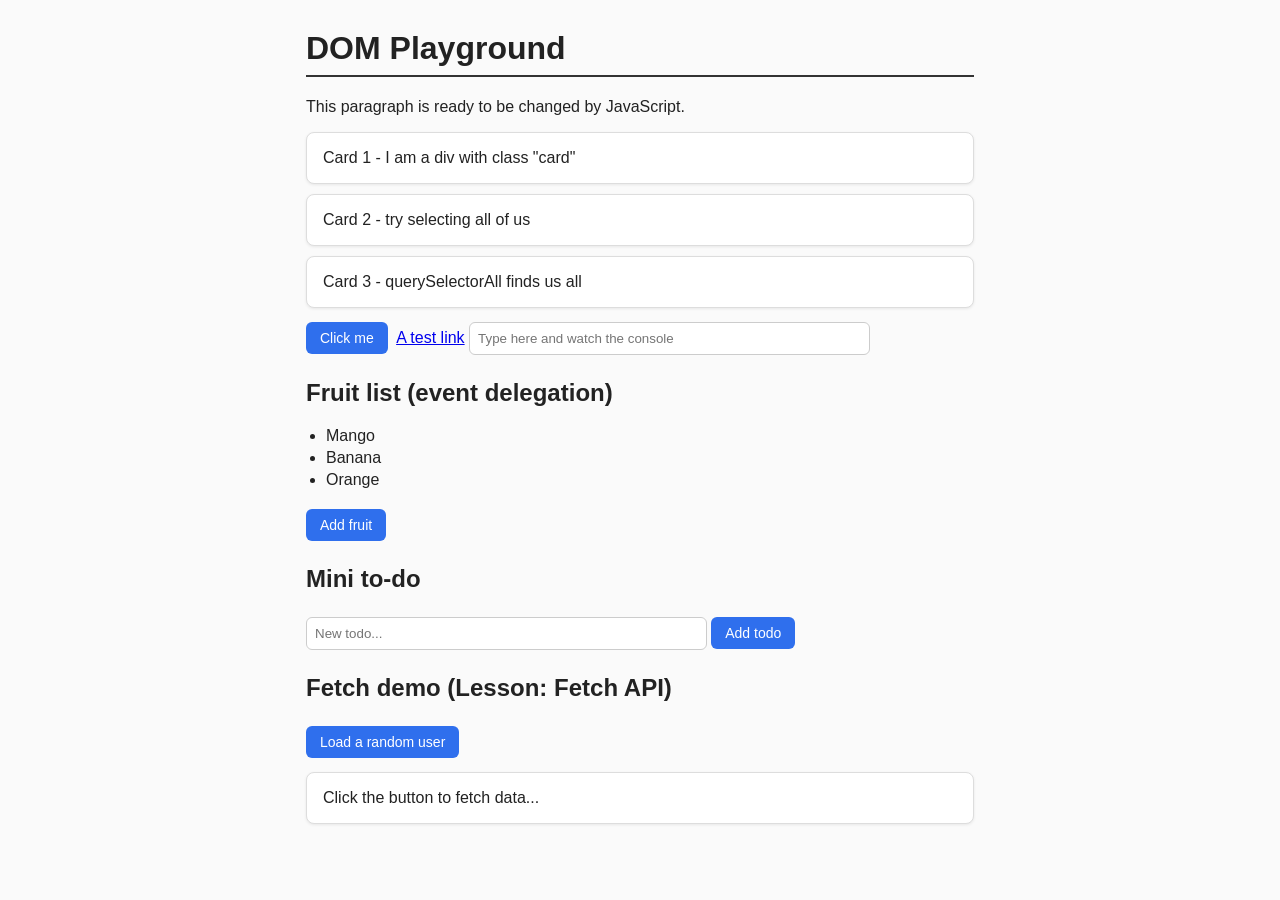
==== js-curriculum/code/index.html @ 74b65d33 "first commit" ====
<!DOCTYPE html>
<html lang="en">
<head>
  <meta charset="UTF-8" />
  <meta name="viewport" content="width=device-width, initial-scale=1.0" />
  <title>DOM Playground - JS Lessons 06-09</title>
  <style>
    * { box-sizing: border-box; }

    body {
      font-family: "Segoe UI", Arial, sans-serif;
      max-width: 700px;
      margin: 30px auto;
      padding: 0 16px;
      background: #fafafa;
      color: #222;
    }

    h1 { border-bottom: 2px solid #333; padding-bottom: 8px; }

    .highlight { background: gold; padding: 4px 8px; border-radius: 4px; }

    .card {
      background: white;
      border: 1px solid #ddd;
      border-radius: 8px;
      padding: 16px;
      margin: 10px 0;
      box-shadow: 0 1px 3px rgba(0, 0, 0, 0.08);
    }

    ul { padding-left: 20px; }
    li { margin: 4px 0; cursor: pointer; }

    button {
      padding: 8px 14px;
      margin: 4px 4px 4px 0;
      border: none;
      border-radius: 6px;
      background: #2f6fed;
      color: white;
      cursor: pointer;
      font-size: 14px;
    }
    button:hover { background: #1d5cd8; }

    input {
      padding: 8px;
      border: 1px solid #ccc;
      border-radius: 6px;
      margin: 4px 0;
      width: 60%;
    }

    #my-link { display: inline-block; margin-top: 6px; }
    .hidden { display: none; }
  </style>
</head>
<body>
  <h1 id="main-title">DOM Playground</h1>

  <p id="message">This paragraph is ready to be changed by JavaScript.</p>

  <div class="card">Card 1 - I am a div with class "card"</div>
  <div class="card">Card 2 - try selecting all of us</div>
  <div class="card">Card 3 - querySelectorAll finds us all</div>

  <button id="action-btn">Click me</button>

  <a id="my-link" href="https://example.com">A test link</a>

  <input id="name-input" type="text" placeholder="Type here and watch the console" />

  <h2>Fruit list (event delegation)</h2>
  <ul id="fruit-list">
    <li>Mango</li>
    <li>Banana</li>
    <li>Orange</li>
  </ul>
  <button id="add-fruit-btn">Add fruit</button>

  <h2>Mini to-do</h2>
  <input id="todo-input" type="text" placeholder="New todo..." />
  <button id="add-todo-btn">Add todo</button>
  <ul id="todo-list"></ul>

  <h2>Fetch demo (Lesson: Fetch API)</h2>
  <button id="load-user-btn">Load a random user</button>
  <div id="user-result" class="card">Click the button to fetch data...</div>

  <script>
    // Small helper so the "Add fruit" button works out of the box.
    // (Lesson 06, Part 13 mentions it. Students replace/extend this.)
    document.getElementById("add-fruit-btn").addEventListener("click", function () {
      const ul = document.getElementById("fruit-list");
      const li = document.createElement("li");
      li.textContent = "New fruit " + (ul.children.length + 1);
      ul.appendChild(li);
    });
  </script>
</body>
</html>
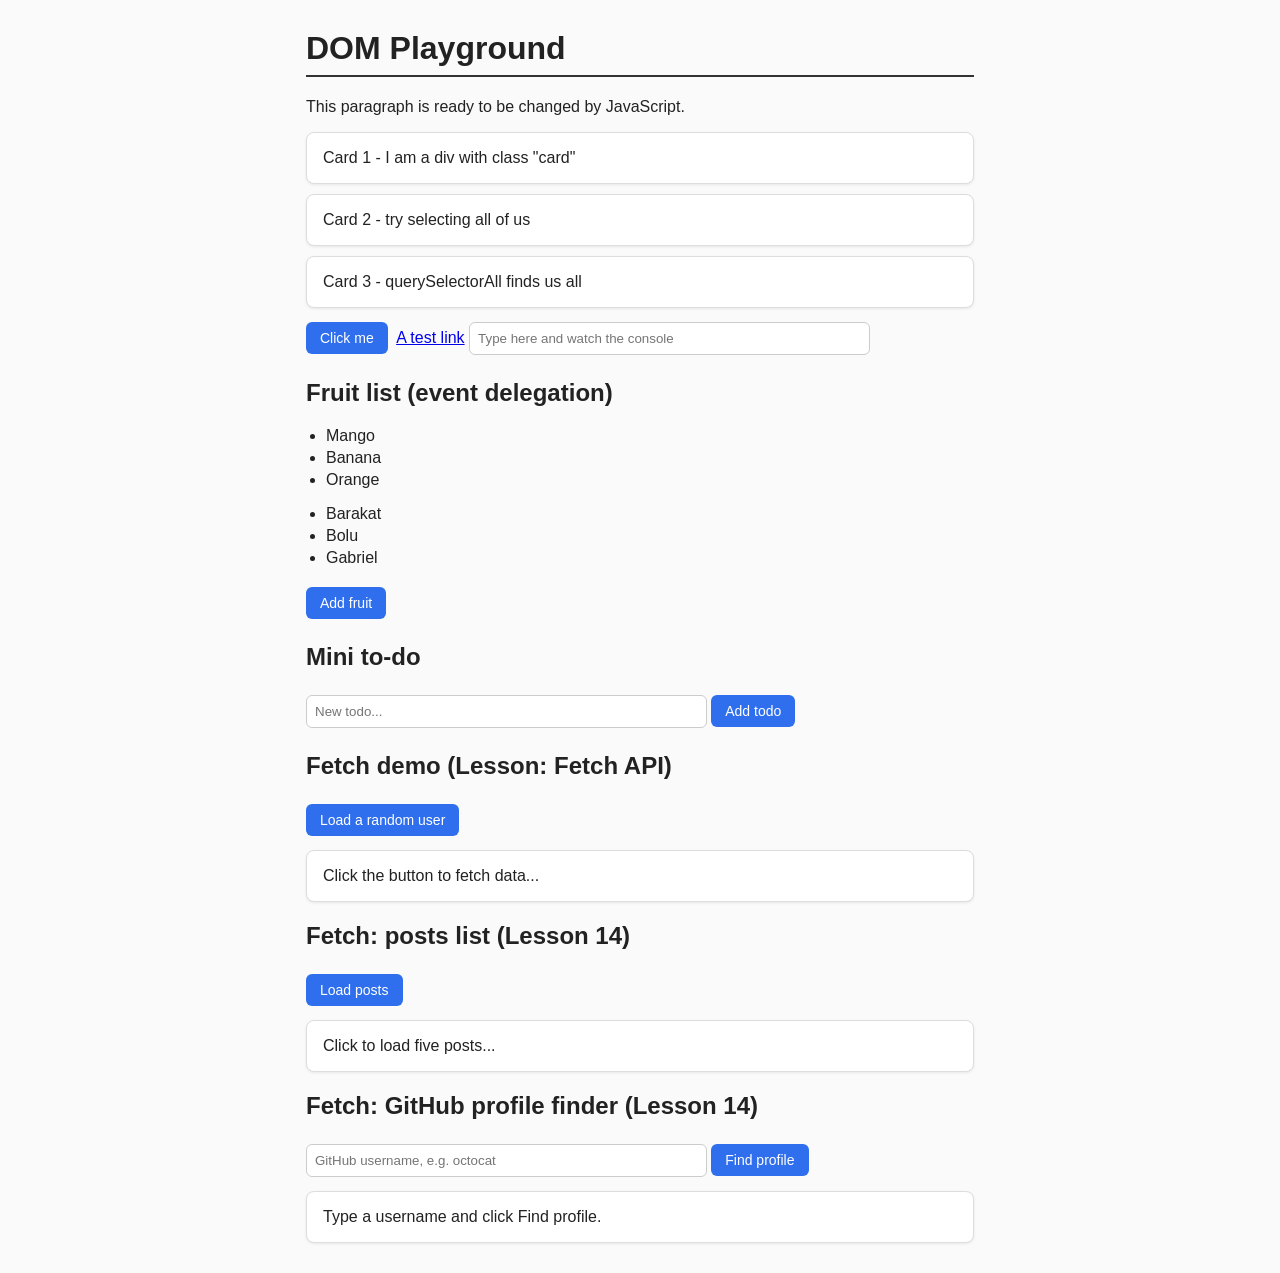
==== commit a3c6923c: "another js" ====
--- a/js-curriculum/code/index.html
+++ b/js-curriculum/code/index.html
@@ -3,7 +3,7 @@
 <head>
   <meta charset="UTF-8" />
   <meta name="viewport" content="width=device-width, initial-scale=1.0" />
-  <title>DOM Playground - JS Lessons 06-09</title>
+  <title>JS Playground - Lessons 06-15</title>
   <style>
     * { box-sizing: border-box; }
 
@@ -18,7 +18,7 @@
 
     h1 { border-bottom: 2px solid #333; padding-bottom: 8px; }
 
-    .highlight { background: gold; padding: 4px 8px; border-radius: 4px; }
+    
 
     .card {
       background: white;
@@ -28,6 +28,8 @@
       margin: 10px 0;
       box-shadow: 0 1px 3px rgba(0, 0, 0, 0.08);
     }
+
+    .highlight { background: gold; padding: 4px 8px; border-radius: 10px; }
 
     ul { padding-left: 20px; }
     li { margin: 4px 0; cursor: pointer; }
@@ -51,9 +53,37 @@
       margin: 4px 0;
       width: 60%;
     }
+      .dark-mode { background: #1a1a2e; color: #eee; }
 
     #my-link { display: inline-block; margin-top: 6px; }
     .hidden { display: none; }
+
+    /* ==========================================================
+       MOBILE (600px and narrower) - desktop-first media query.
+       The rules above describe the desktop page. These override
+       only what needs to change when the screen gets smaller.
+       ========================================================== */
+    @media (max-width: 600px) {
+      body {
+        margin: 12px auto;
+        padding: 0 12px;
+      }
+
+      h1 { font-size: 1.4rem; }
+
+      .card { padding: 12px; }
+
+      button {
+        width: 100%;
+        margin: 6px 0;
+      }
+
+      input { width: 100%; }
+    }
+
+    #github-result img { border-radius: 50%; display: block; margin-bottom: 8px; }
+    #github-result h3 { margin: 8px 0 4px; }
+    #github-result p { margin: 4px 0; }
   </style>
 </head>
 <body>
@@ -77,6 +107,14 @@
     <li>Banana</li>
     <li>Orange</li>
   </ul>
+
+
+  <ul id="fruit-list-2">
+    <li>Barakat</li>
+    <li>Bolu</li>
+    <li>Gabriel</li>
+  </ul>
+
   <button id="add-fruit-btn">Add fruit</button>
 
   <h2>Mini to-do</h2>
@@ -88,6 +126,15 @@
   <button id="load-user-btn">Load a random user</button>
   <div id="user-result" class="card">Click the button to fetch data...</div>
 
+  <h2>Fetch: posts list (Lesson 14)</h2>
+  <button id="load-posts-btn">Load posts</button>
+  <div id="posts-result" class="card">Click to load five posts...</div>
+
+  <h2>Fetch: GitHub profile finder (Lesson 14)</h2>
+  <input id="github-username" type="text" placeholder="GitHub username, e.g. octocat" />
+  <button id="github-btn">Find profile</button>
+  <div id="github-result" class="card">Type a username and click Find profile.</div>
+
   <script>
     // Small helper so the "Add fruit" button works out of the box.
     // (Lesson 06, Part 13 mentions it. Students replace/extend this.)
@@ -98,5 +145,10 @@
       ul.appendChild(li);
     });
   </script>
+
+
+
 </body>
 </html>
+
+
